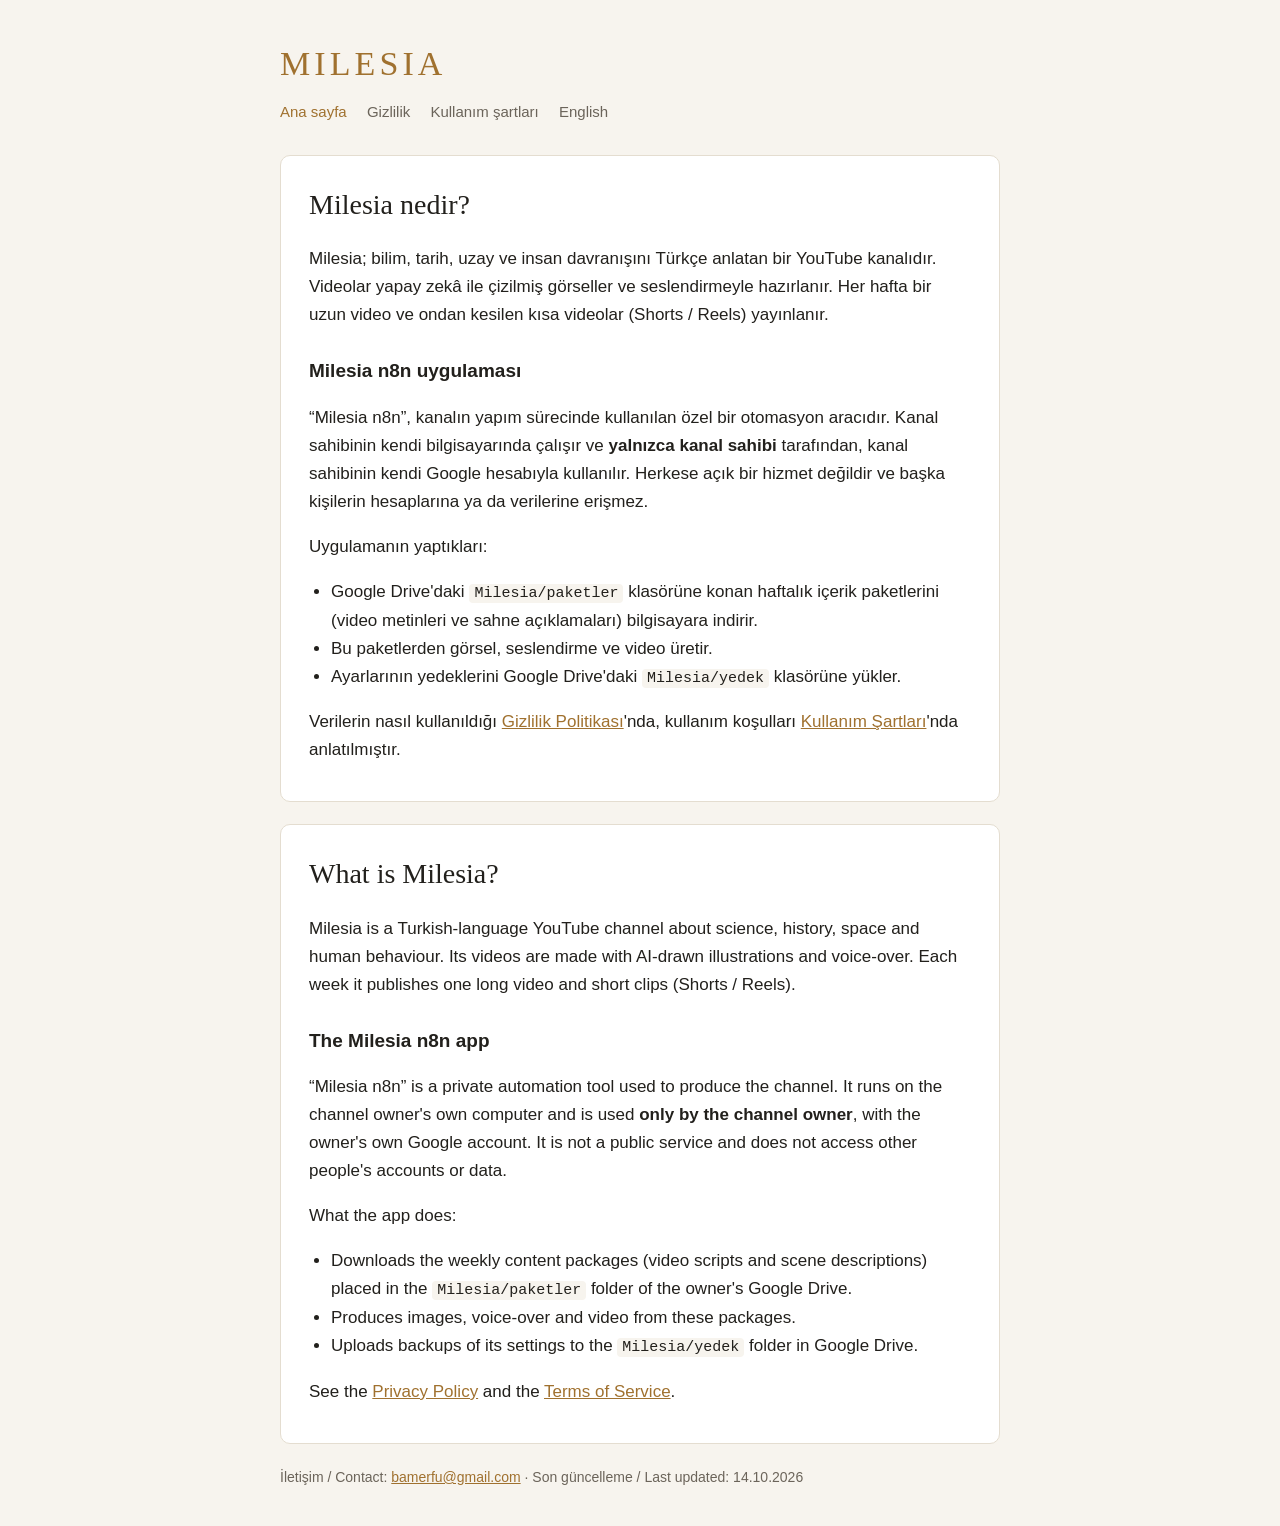
==== index.html @ fbe8d05b "Milesia web sayfasi: ana sayfa, gizlilik politikasi, kullanim sartlari" ====
<!doctype html>
<html lang="tr">
<head>
<meta charset="utf-8">
<meta name="viewport" content="width=device-width, initial-scale=1">
<title>Milesia</title>
<meta name="description" content="Milesia: bilim, tarih, uzay ve insan davranışını Türkçe anlatan YouTube kanalı.">
<link rel="stylesheet" href="stil.css">
</head>
<body>
<header>
  <a class="logo" href="./">MILESIA</a>
  <nav>
    <a href="./" aria-current="page">Ana sayfa</a>
    <a href="gizlilik.html">Gizlilik</a>
    <a href="kosullar.html">Kullanım şartları</a>
    <a href="#en">English</a>
  </nav>
</header>

<main>
  <section>
    <h1>Milesia nedir?</h1>
    <p>Milesia; bilim, tarih, uzay ve insan davranışını Türkçe anlatan bir YouTube kanalıdır.
    Videolar yapay zekâ ile çizilmiş görseller ve seslendirmeyle hazırlanır. Her hafta bir uzun
    video ve ondan kesilen kısa videolar (Shorts / Reels) yayınlanır.</p>

    <h2>Milesia n8n uygulaması</h2>
    <p>“Milesia n8n”, kanalın yapım sürecinde kullanılan özel bir otomasyon aracıdır.
    Kanal sahibinin kendi bilgisayarında çalışır ve <strong>yalnızca kanal sahibi</strong> tarafından,
    kanal sahibinin kendi Google hesabıyla kullanılır. Herkese açık bir hizmet değildir ve
    başka kişilerin hesaplarına ya da verilerine erişmez.</p>
    <p>Uygulamanın yaptıkları:</p>
    <ul>
      <li>Google Drive'daki <code>Milesia/paketler</code> klasörüne konan haftalık içerik paketlerini
      (video metinleri ve sahne açıklamaları) bilgisayara indirir.</li>
      <li>Bu paketlerden görsel, seslendirme ve video üretir.</li>
      <li>Ayarlarının yedeklerini Google Drive'daki <code>Milesia/yedek</code> klasörüne yükler.</li>
    </ul>
    <p>Verilerin nasıl kullanıldığı <a href="gizlilik.html">Gizlilik Politikası</a>'nda,
    kullanım koşulları <a href="kosullar.html">Kullanım Şartları</a>'nda anlatılmıştır.</p>
  </section>

  <section id="en" lang="en">
    <h1>What is Milesia?</h1>
    <p>Milesia is a Turkish-language YouTube channel about science, history, space and human
    behaviour. Its videos are made with AI-drawn illustrations and voice-over. Each week it
    publishes one long video and short clips (Shorts / Reels).</p>

    <h2>The Milesia n8n app</h2>
    <p>“Milesia n8n” is a private automation tool used to produce the channel. It runs on the
    channel owner's own computer and is used <strong>only by the channel owner</strong>, with the
    owner's own Google account. It is not a public service and does not access other people's
    accounts or data.</p>
    <p>What the app does:</p>
    <ul>
      <li>Downloads the weekly content packages (video scripts and scene descriptions) placed in the
      <code>Milesia/paketler</code> folder of the owner's Google Drive.</li>
      <li>Produces images, voice-over and video from these packages.</li>
      <li>Uploads backups of its settings to the <code>Milesia/yedek</code> folder in Google Drive.</li>
    </ul>
    <p>See the <a href="gizlilik.html#en">Privacy Policy</a> and the
    <a href="kosullar.html#en">Terms of Service</a>.</p>
  </section>
</main>

<footer>
  İletişim / Contact: <a href="mailto:bamerfu@gmail.com">bamerfu@gmail.com</a> · Son güncelleme / Last updated: 14.10.2026
</footer>
</body>
</html>
---- stil.css ----
:root {
  --zemin: #f7f4ee;
  --kart: #ffffff;
  --yazi: #22201c;
  --soluk: #6b645a;
  --bronz: #a0712f;
  --cizgi: #e4ddd0;
}
@media (prefers-color-scheme: dark) {
  :root {
    --zemin: #15130f;
    --kart: #1e1b16;
    --yazi: #ece6db;
    --soluk: #a99f90;
    --bronz: #d6a45a;
    --cizgi: #332e26;
  }
}
* { box-sizing: border-box; }
body {
  margin: 0;
  background: var(--zemin);
  color: var(--yazi);
  font: 17px/1.65 -apple-system, "Segoe UI", Roboto, "Helvetica Neue", Arial, sans-serif;
}
header, main, footer { max-width: 760px; margin: 0 auto; padding: 0 20px; }
header { padding-top: 36px; padding-bottom: 8px; }
.logo {
  font-family: Georgia, "Times New Roman", serif;
  font-size: 34px;
  letter-spacing: 0.12em;
  color: var(--bronz);
  text-decoration: none;
}
nav { margin-top: 8px; font-size: 15px; }
nav a { color: var(--soluk); margin-right: 16px; text-decoration: none; }
nav a:hover, nav a[aria-current="page"] { color: var(--bronz); }
main section {
  background: var(--kart);
  border: 1px solid var(--cizgi);
  border-radius: 10px;
  padding: 8px 28px 20px;
  margin: 22px 0;
}
h1 { font-family: Georgia, "Times New Roman", serif; font-weight: normal; font-size: 28px; margin: 18px 0 4px; }
h2 { font-size: 19px; margin: 26px 0 6px; }
.tarih { color: var(--soluk); font-size: 14px; margin-top: 0; }
a { color: var(--bronz); }
ul { padding-left: 22px; }
code { font-size: 15px; background: var(--zemin); padding: 1px 5px; border-radius: 4px; }
footer { color: var(--soluk); font-size: 14px; padding-bottom: 40px; }
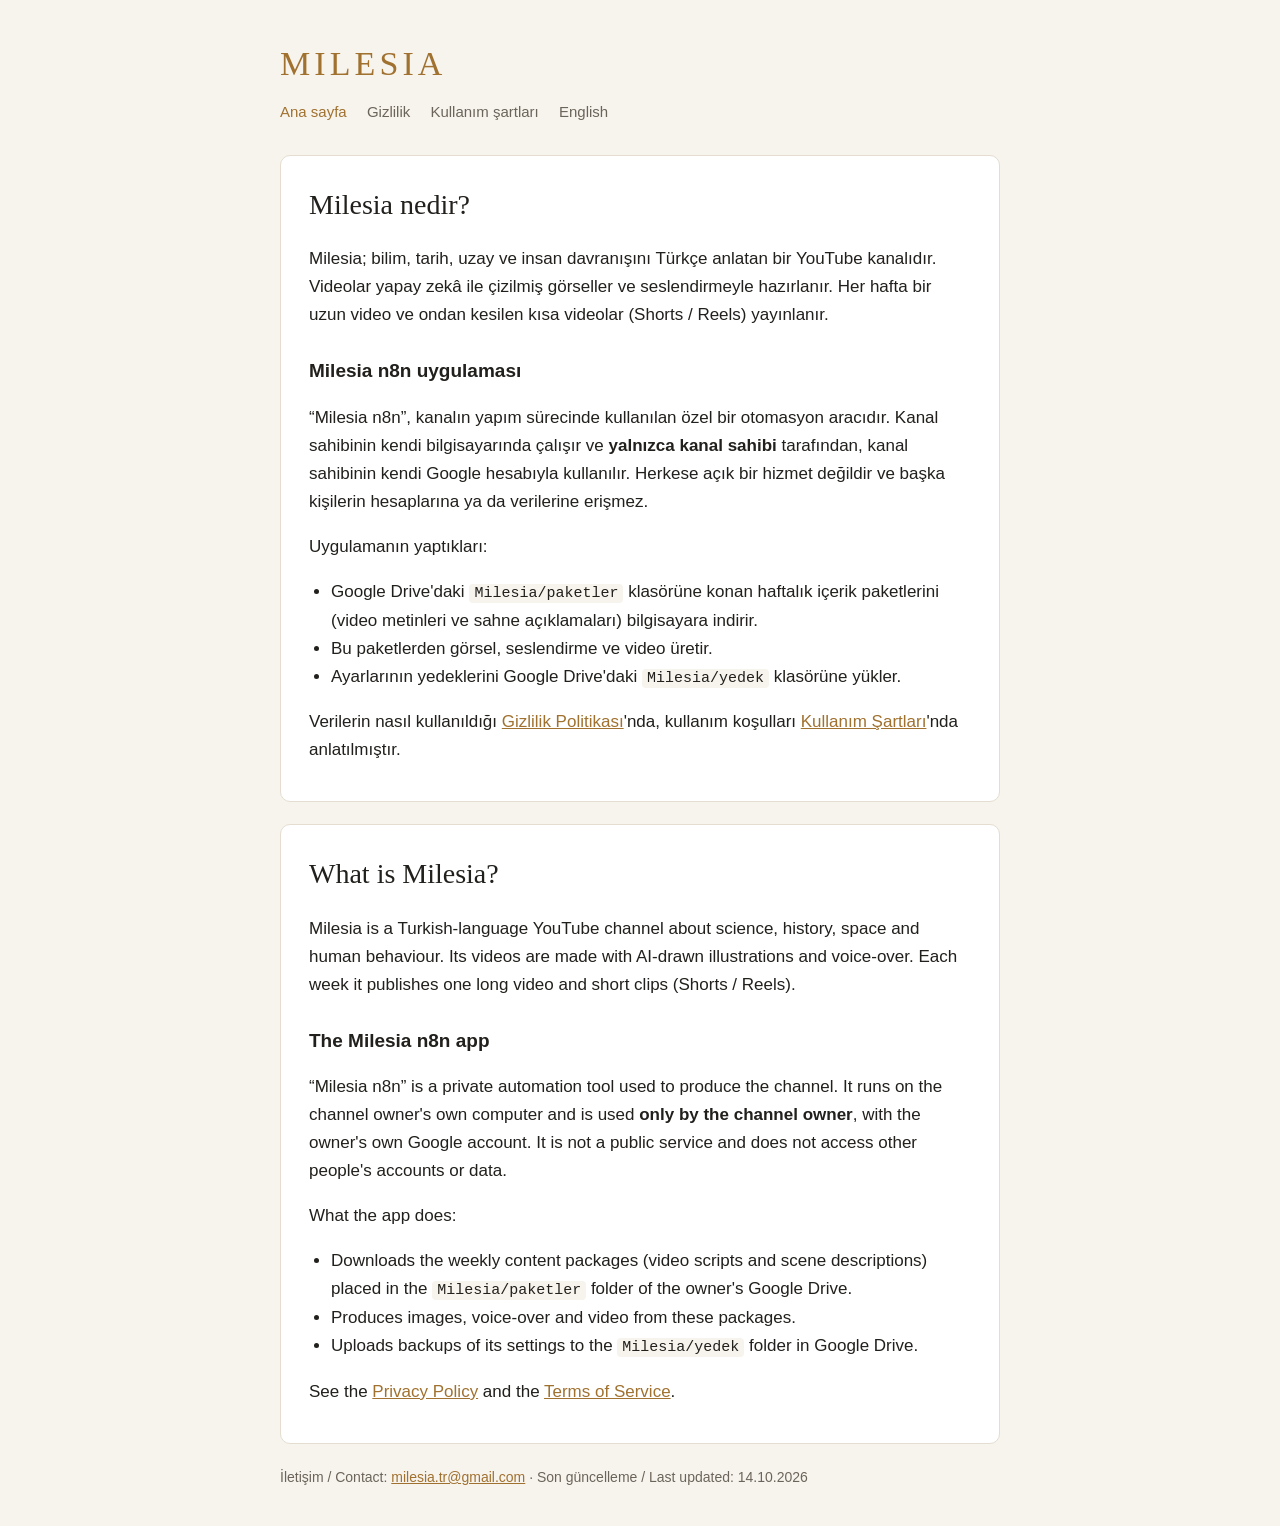
==== commit 4ffafbd2: "Iletisim adresi: milesia.tr@gmail.com Co-Authored-By: Claude Opus 5.5 <noreply@anthropic.com>" ====
--- a/index.html
+++ b/index.html
@@ -65,7 +65,7 @@
 </main>
 
 <footer>
-  İletişim / Contact: <a href="mailto:bamerfu@gmail.com">bamerfu@gmail.com</a> · Son güncelleme / Last updated: 14.10.2026
+  İletişim / Contact: <a href="mailto:milesia.tr@gmail.com">milesia.tr@gmail.com</a> · Son güncelleme / Last updated: 14.10.2026
 </footer>
 </body>
 </html>
